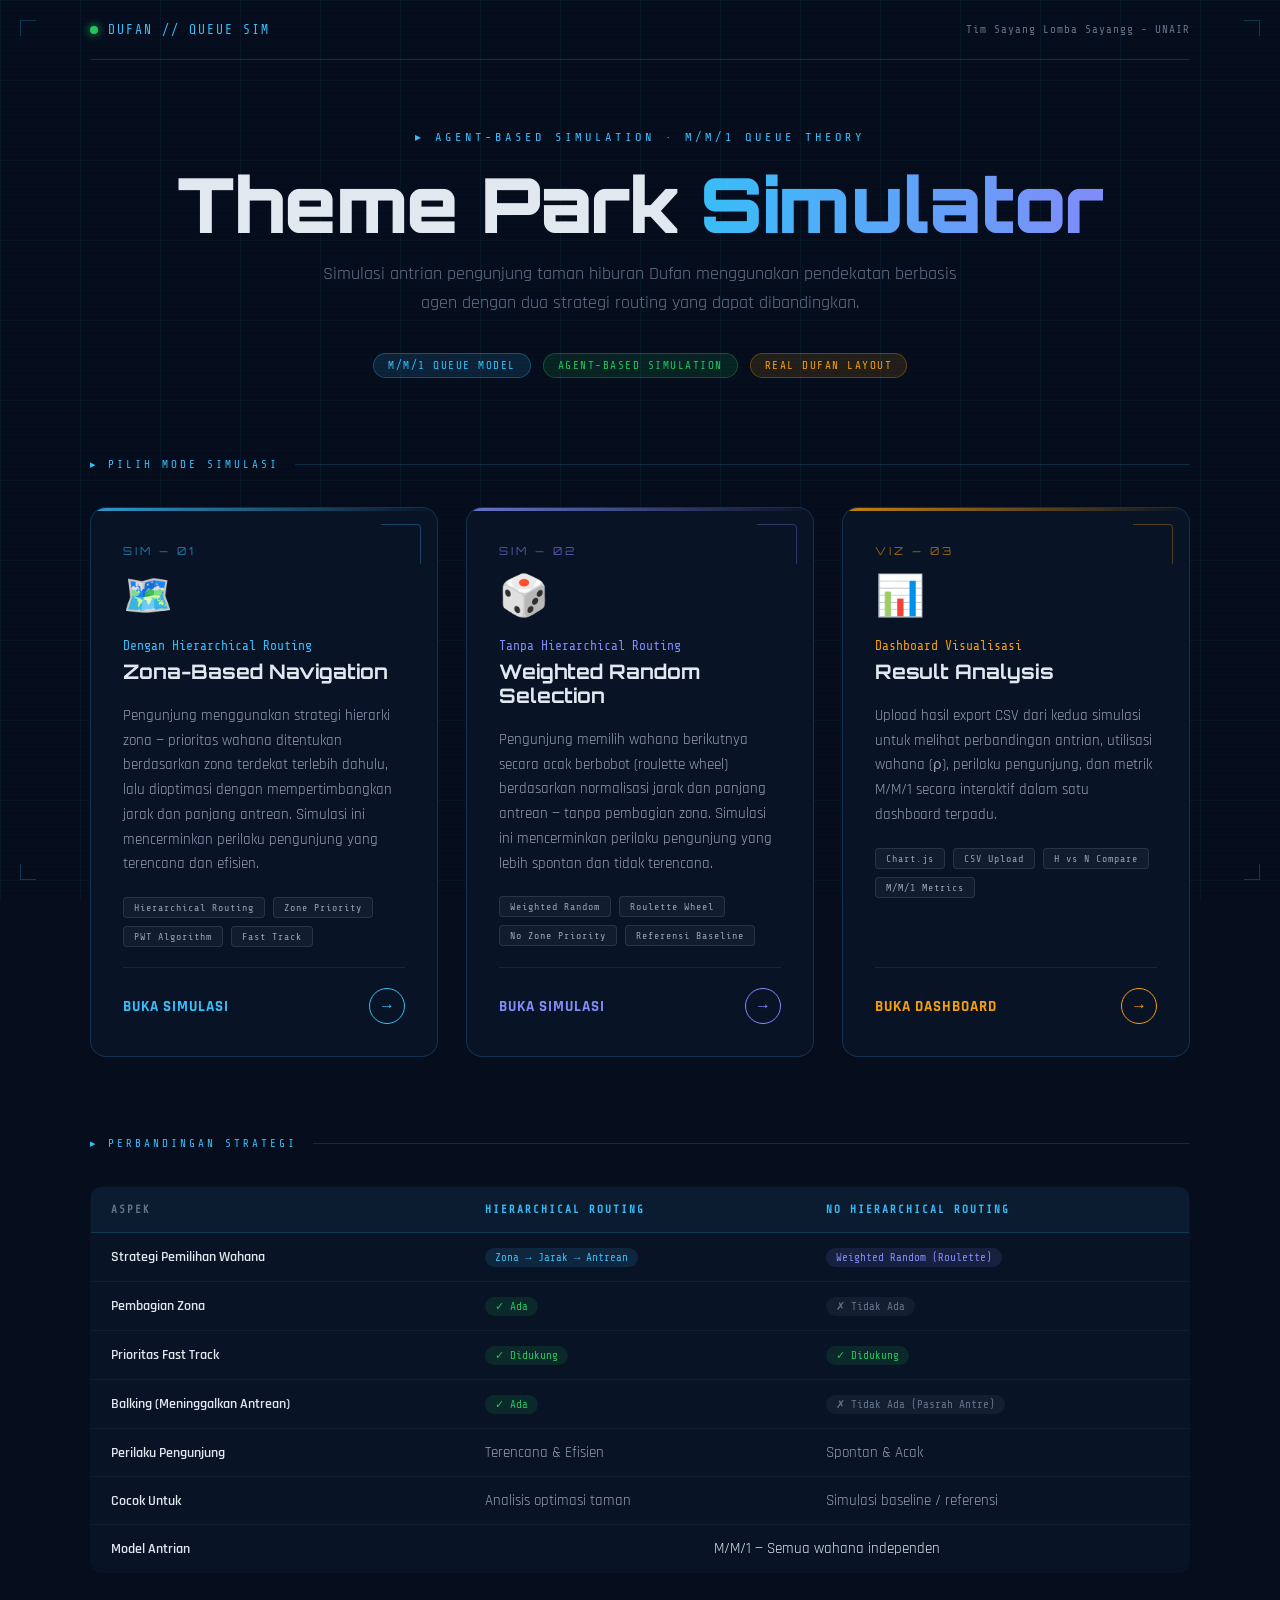
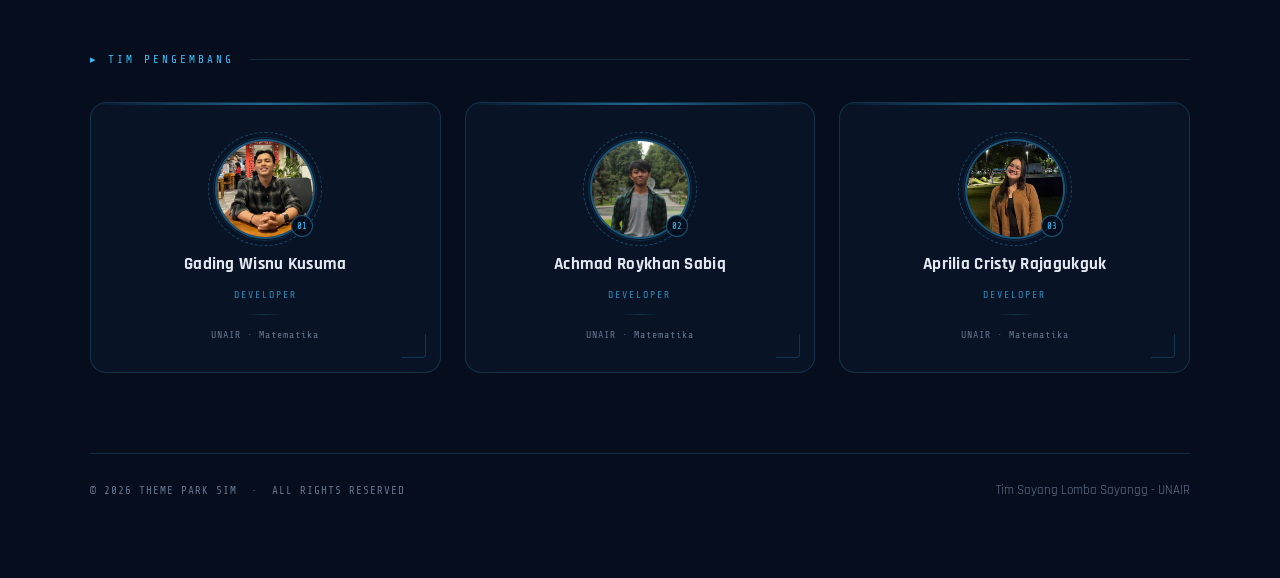
==== index.html @ 4bc9e545 "pria solo" ====
<!DOCTYPE html>
<html lang="id">
<head>
  <meta charset="UTF-8" />
  <meta name="viewport" content="width=device-width, initial-scale=1.0"/>
  <title>🎢 DUFAN Simulator — Theme Park Queue Analysis</title>
  <link rel="preconnect" href="https://fonts.googleapis.com">
  <link href="https://fonts.googleapis.com/css2?family=Share+Tech+Mono&family=Rajdhani:wght@400;600;700&family=Orbitron:wght@700;900&display=swap" rel="stylesheet">
  <style>
    *, *::before, *::after { box-sizing: border-box; margin: 0; padding: 0; }

    :root {
      --navy:    #060e1e;
      --navy2:   #0a1628;
      --blue:    #1a3560;
      --accent:  #38bdf8;
      --accent2: #818cf8;
      --gold:    #f59e0b;
      --green:   #22c55e;
      --red:     #ef4444;
      --text:    #e2e8f0;
      --muted:   #64748b;
      --border:  rgba(56,189,248,0.18);
    }

    html, body {
      min-height: 100vh;
      background: var(--navy);
      color: var(--text);
      font-family: 'Rajdhani', sans-serif;
      overflow-x: hidden;
    }

    body::before {
      content: '';
      position: fixed; inset: 0;
      background-image:
        linear-gradient(rgba(56,189,248,0.04) 1px, transparent 1px),
        linear-gradient(90deg, rgba(56,189,248,0.04) 1px, transparent 1px),
        linear-gradient(rgba(56,189,248,0.015) 1px, transparent 1px),
        linear-gradient(90deg, rgba(56,189,248,0.015) 1px, transparent 1px);
      background-size: 80px 80px, 80px 80px, 20px 20px, 20px 20px;
      pointer-events: none;
      z-index: 0;
    }

    body::after {
      content: '';
      position: fixed; inset: 0;
      background: repeating-linear-gradient(
        0deg, transparent, transparent 2px,
        rgba(0,0,0,0.08) 2px, rgba(0,0,0,0.08) 4px
      );
      pointer-events: none;
      z-index: 0;
    }

    .page-wrapper {
      position: relative;
      z-index: 1;
      display: flex;
      flex-direction: column;
      align-items: center;
      min-height: 100vh;
      padding: 0 24px 80px;
    }

    /* ── TOP BAR ── */
    .topbar {
      width: 100%; max-width: 1100px;
      display: flex; align-items: center; justify-content: space-between;
      padding: 22px 0;
      border-bottom: 1px solid var(--border);
      margin-bottom: 70px;
    }
    .topbar-brand {
      display: flex; align-items: center; gap: 10px;
      font-family: 'Share Tech Mono', monospace;
      font-size: 13px; color: var(--accent);
      letter-spacing: 2px; text-transform: uppercase;
    }
    .topbar-dot {
      width: 8px; height: 8px; border-radius: 50%;
      background: var(--green); box-shadow: 0 0 8px var(--green);
      animation: blink 2s ease-in-out infinite;
    }
    @keyframes blink { 0%,100%{opacity:1} 50%{opacity:0.2} }
    .topbar-tag {
      font-family: 'Share Tech Mono', monospace;
      font-size: 11px; color: var(--muted); letter-spacing: 1px;
    }

    /* ── HERO ── */
    .hero {
      width: 100%; max-width: 1100px;
      text-align: center; margin-bottom: 80px;
    }
    .hero-eyebrow {
      font-family: 'Share Tech Mono', monospace;
      font-size: 12px; letter-spacing: 4px; color: var(--accent);
      text-transform: uppercase; margin-bottom: 20px;
      opacity: 0; animation: fadeUp 0.6s ease forwards 0.1s;
    }
    .hero-title {
      font-family: 'Orbitron', sans-serif;
      font-size: clamp(36px, 6vw, 76px); font-weight: 900;
      line-height: 1.05; letter-spacing: -1px; margin-bottom: 16px;
      opacity: 0; animation: fadeUp 0.6s ease forwards 0.25s;
    }
    .hero-title .line1 { color: var(--text); }
    .hero-title .line2 {
      background: linear-gradient(90deg, var(--accent), var(--accent2));
      -webkit-background-clip: text; -webkit-text-fill-color: transparent; background-clip: text;
    }
    .hero-sub {
      font-size: 18px; color: var(--muted); max-width: 640px;
      margin: 0 auto 36px; line-height: 1.6; font-weight: 400;
      opacity: 0; animation: fadeUp 0.6s ease forwards 0.4s;
    }
    .hero-badges {
      display: flex; justify-content: center; gap: 12px; flex-wrap: wrap;
      opacity: 0; animation: fadeUp 0.6s ease forwards 0.55s;
    }
    .badge {
      font-family: 'Share Tech Mono', monospace; font-size: 11px;
      padding: 5px 14px; border-radius: 20px; letter-spacing: 1.5px; text-transform: uppercase;
    }
    .badge-blue  { background: rgba(56,189,248,0.12); color: var(--accent); border: 1px solid rgba(56,189,248,0.3); }
    .badge-green { background: rgba(34,197,94,0.12);  color: var(--green);  border: 1px solid rgba(34,197,94,0.3); }
    .badge-gold  { background: rgba(245,158,11,0.12); color: var(--gold);   border: 1px solid rgba(245,158,11,0.3); }

    /* ── SECTION LABEL ── */
    .section-label {
      width: 100%; max-width: 1100px;
      display: flex; align-items: center; gap: 16px;
      margin-bottom: 36px;
      opacity: 0; animation: fadeUp 0.6s ease forwards 0.65s;
    }
    .section-label span {
      font-family: 'Share Tech Mono', monospace; font-size: 11px;
      letter-spacing: 3px; color: var(--accent); white-space: nowrap;
    }
    .section-label::after { content:''; flex:1; height:1px; background: var(--border); }

    /* ── SIM CARDS ── */
    .cards-grid {
      width: 100%; max-width: 1100px;
      display: grid; grid-template-columns: 1fr 1fr 1fr; gap: 28px; margin-bottom: 80px;
    }
    @media(max-width:900px){ .cards-grid{ grid-template-columns:1fr 1fr; } }
    @media(max-width:560px){ .cards-grid{ grid-template-columns:1fr; } }

    .sim-card {
      position: relative;
      background: rgba(10,22,40,0.85); border: 1px solid var(--border); border-radius: 16px;
      padding: 36px 32px 32px; display: flex; flex-direction: column; gap: 20px;
      cursor: pointer; text-decoration: none; overflow: hidden; backdrop-filter: blur(8px);
      transition: transform 0.3s ease, border-color 0.3s ease, box-shadow 0.3s ease;
      opacity: 0;
    }
    .sim-card:nth-child(1){ animation: fadeUp 0.6s ease forwards 0.75s; }
    .sim-card:nth-child(2){ animation: fadeUp 0.6s ease forwards 0.9s; }
    .sim-card:nth-child(3){ animation: fadeUp 0.6s ease forwards 1.05s; }
    .sim-card:hover {
      transform: translateY(-6px);
      box-shadow: 0 20px 60px rgba(0,0,0,0.5), 0 0 40px var(--card-glow, rgba(56,189,248,0.12));
    }
    .sim-card.hierarchical    { --card-accent: var(--accent);  --card-glow: rgba(56,189,248,0.15); }
    .sim-card.hierarchical:hover  { border-color: rgba(56,189,248,0.5); }
    .sim-card.no-hierarchical { --card-accent: var(--accent2); --card-glow: rgba(129,140,248,0.15); }
    .sim-card.no-hierarchical:hover { border-color: rgba(129,140,248,0.5); }
    .sim-card.visualisasi     { --card-accent: var(--gold);   --card-glow: rgba(245,158,11,0.15); }
    .sim-card.visualisasi:hover    { border-color: rgba(245,158,11,0.5); }
    .sim-card::before {
      content:''; position:absolute; top:0; left:0; right:0; height:3px;
      border-radius:16px 16px 0 0;
      background: linear-gradient(90deg, var(--card-accent), transparent); opacity:0.8;
    }
    .sim-card::after {
      content:''; position:absolute; top:16px; right:16px; width:40px; height:40px;
      border-top:1px solid var(--card-accent); border-right:1px solid var(--card-accent);
      opacity:0.3; border-radius:0 4px 0 0; transition:opacity 0.3s;
    }
    .sim-card:hover::after { opacity:0.7; }
    .card-number { font-family:'Orbitron',sans-serif; font-size:11px; color:var(--card-accent); letter-spacing:3px; opacity:0.6; }
    .card-icon { font-size:40px; line-height:1; }
    .card-title { font-family:'Orbitron',sans-serif; font-size:20px; font-weight:700; color:var(--text); line-height:1.2; }
    .card-title span { display:block; font-size:13px; font-family:'Share Tech Mono',monospace; color:var(--card-accent); margin-bottom:6px; font-weight:400; }
    .card-desc { font-size:15px; color:#94a3b8; line-height:1.65; font-weight:400; }
    .card-tags { display:flex; flex-wrap:wrap; gap:8px; }
    .card-tag {
      font-family:'Share Tech Mono',monospace; font-size:10px; padding:4px 10px; border-radius:4px;
      letter-spacing:1px; background:rgba(255,255,255,0.04); border:1px solid rgba(255,255,255,0.1); color:#94a3b8;
    }
    .card-cta {
      display:flex; align-items:center; justify-content:space-between;
      margin-top:auto; padding-top:20px; border-top:1px solid rgba(255,255,255,0.07);
    }
    .cta-label { font-family:'Rajdhani',sans-serif; font-size:15px; font-weight:700; color:var(--card-accent); letter-spacing:1px; text-transform:uppercase; }
    .cta-arrow {
      width:36px; height:36px; border-radius:50%; border:1px solid var(--card-accent);
      display:flex; align-items:center; justify-content:center;
      color:var(--card-accent); font-size:16px; transition:background 0.2s, transform 0.2s;
    }
    .sim-card:hover .cta-arrow { background:var(--card-accent); color:var(--navy); transform:translateX(4px); }

    /* ── COMPARISON TABLE ── */
    .compare-section {
      width:100%; max-width:1100px; margin-bottom:80px;
      opacity:0; animation:fadeUp 0.6s ease forwards 1.0s;
    }
    .compare-table {
      width:100%; border-collapse:collapse;
      background:rgba(10,22,40,0.7); border-radius:12px; overflow:hidden;
      border:1px solid var(--border); backdrop-filter:blur(8px); font-size:15px;
    }
    .compare-table th {
      padding:16px 20px; text-align:left;
      font-family:'Share Tech Mono',monospace; font-size:11px; letter-spacing:2px;
      color:var(--accent); background:rgba(56,189,248,0.06);
      border-bottom:1px solid var(--border); text-transform:uppercase;
    }
    .compare-table th:first-child { color:var(--muted); }
    .compare-table td {
      padding:14px 20px; border-bottom:1px solid rgba(255,255,255,0.04);
      color:#94a3b8; font-weight:400; vertical-align:middle;
    }
    .compare-table tr:last-child td { border-bottom:none; }
    .compare-table td:first-child { color:var(--text); font-weight:600; font-size:14px; }
    .compare-table tbody tr:hover td { background:rgba(56,189,248,0.03); }
    .chip {
      display:inline-flex; align-items:center; gap:6px;
      font-family:'Share Tech Mono',monospace; font-size:11px; padding:3px 10px; border-radius:20px;
    }
    .chip-yes    { background:rgba(34,197,94,0.12);   color:var(--green); }
    .chip-no     { background:rgba(100,116,139,0.12); color:var(--muted); }
    .chip-blue   { background:rgba(56,189,248,0.12);  color:var(--accent); }
    .chip-purple { background:rgba(129,140,248,0.12); color:var(--accent2); }
    .chip-gold   { background:rgba(245,158,11,0.12);  color:var(--gold); }

    /* ── DEVELOPER SECTION ── */
    .dev-section {
      width:100%; max-width:1100px; margin-bottom:80px;
      opacity:0; animation:fadeUp 0.6s ease forwards 1.15s;
    }
    .dev-grid {
      display:grid; grid-template-columns:repeat(3,1fr); gap:24px;
    }
    @media(max-width:720px){ .dev-grid{ grid-template-columns:1fr; } }

    .dev-card {
      position:relative;
      background:rgba(10,22,40,0.85); border:1px solid var(--border); border-radius:16px;
      padding:36px 24px 32px; display:flex; flex-direction:column; align-items:center; gap:14px;
      text-align:center; overflow:hidden; backdrop-filter:blur(8px);
      transition:transform 0.3s ease, border-color 0.3s ease, box-shadow 0.3s ease;
    }
    .dev-card:hover {
      transform:translateY(-5px);
      border-color:rgba(56,189,248,0.4);
      box-shadow:0 16px 48px rgba(0,0,0,0.4), 0 0 30px rgba(56,189,248,0.08);
    }
    .dev-card::before {
      content:''; position:absolute; top:0; left:0; right:0; height:2px;
      background:linear-gradient(90deg, transparent, var(--accent), transparent); opacity:0.5;
    }
    .dev-card::after {
      content:''; position:absolute; bottom:14px; right:14px;
      width:24px; height:24px;
      border-bottom:1px solid rgba(56,189,248,0.2);
      border-right:1px solid rgba(56,189,248,0.2);
      border-radius:0 0 4px 0;
    }

    .dev-photo-wrap {
      position:relative; width:100px; height:100px;
    }
    .dev-photo-wrap::before {
      content:''; position:absolute; inset:-7px; border-radius:50%;
      border:1px dashed rgba(56,189,248,0.3);
      animation:spin 14s linear infinite;
    }
    .dev-photo-wrap::after {
      content:''; position:absolute; inset:-2px; border-radius:50%;
      border:1px solid rgba(56,189,248,0.15);
    }
    @keyframes spin { from{transform:rotate(0deg)} to{transform:rotate(360deg)} }

    .dev-photo {
      width:100px; height:100px; border-radius:50%; object-fit:cover; display:block;
      border:2px solid rgba(56,189,248,0.35);
      background:rgba(56,189,248,0.07);
    }
    .dev-photo-fallback {
      width:100px; height:100px; border-radius:50%;
      background:linear-gradient(135deg, rgba(56,189,248,0.12), rgba(129,140,248,0.12));
      border:2px solid rgba(56,189,248,0.3);
      display:flex; align-items:center; justify-content:center;
      font-family:'Orbitron',sans-serif; font-size:24px; font-weight:700; color:var(--accent);
    }
    .dev-index {
      position:absolute; bottom:2px; right:2px;
      width:22px; height:22px; border-radius:50%;
      background:var(--navy); border:1px solid rgba(56,189,248,0.4);
      display:flex; align-items:center; justify-content:center;
      font-family:'Share Tech Mono',monospace; font-size:9px; color:var(--accent);
    }

    .dev-name {
      font-family:'Rajdhani',sans-serif; font-size:17px; font-weight:700;
      color:var(--text); line-height:1.3; letter-spacing:0.3px;
    }
    .dev-role {
      font-family:'Share Tech Mono',monospace; font-size:10px;
      color:var(--accent); letter-spacing:2px; text-transform:uppercase; opacity:0.7;
    }
    .dev-divider { width:36px; height:1px; background:linear-gradient(90deg,transparent,var(--border),transparent); }
    .dev-univ { font-family:'Share Tech Mono',monospace; font-size:10px; color:var(--muted); letter-spacing:1px; }

    /* ── FOOTER ── */
    .footer {
      width:100%; max-width:1100px; padding-top:28px;
      border-top:1px solid var(--border);
      display:flex; justify-content:space-between; align-items:center;
      opacity:0; animation:fadeUp 0.6s ease forwards 1.3s;
    }
    .footer-left { font-family:'Share Tech Mono',monospace; font-size:11px; color:var(--muted); letter-spacing:1px; }
    .footer-right { font-family:'Rajdhani',sans-serif; font-size:13px; color:var(--muted); }

    @keyframes fadeUp {
      from { opacity:0; transform:translateY(20px); }
      to   { opacity:1; transform:translateY(0); }
    }

    .corner-marks { position:fixed; inset:0; pointer-events:none; z-index:0; }
    .corner-marks span { position:absolute; width:16px; height:16px; border-color:rgba(56,189,248,0.25); border-style:solid; }
    .corner-marks span:nth-child(1){ top:20px;    left:20px;  border-width:1px 0 0 1px; }
    .corner-marks span:nth-child(2){ top:20px;    right:20px; border-width:1px 1px 0 0; }
    .corner-marks span:nth-child(3){ bottom:20px; left:20px;  border-width:0 0 1px 1px; }
    .corner-marks span:nth-child(4){ bottom:20px; right:20px; border-width:0 1px 1px 0; }
  </style>
</head>
<body>

<div class="corner-marks"><span></span><span></span><span></span><span></span></div>

<div class="page-wrapper">

  <!-- TOP BAR -->
  <nav class="topbar">
    <div class="topbar-brand">
      <div class="topbar-dot"></div>
      DUFAN // QUEUE SIM
    </div>
    <div class="topbar-tag">Tim Sayang Lomba Sayangg - UNAIR</div>
  </nav>

  <!-- HERO -->
  <section class="hero">
    <p class="hero-eyebrow">▸ Agent-Based Simulation · M/M/1 Queue Theory</p>
    <h1 class="hero-title">
      <span class="line1">Theme Park</span>
      <span class="line2">Simulator</span>
    </h1>
    <p class="hero-sub">
      Simulasi antrian pengunjung taman hiburan Dufan menggunakan pendekatan berbasis agen
      dengan dua strategi routing yang dapat dibandingkan.
    </p>
    <div class="hero-badges">
      <span class="badge badge-blue">M/M/1 Queue Model</span>
      <span class="badge badge-green">Agent-Based Simulation</span>
      <span class="badge badge-gold">Real Dufan Layout</span>
    </div>
  </section>

  <!-- PILIH MODE -->
  <div class="section-label"><span>▸ PILIH MODE SIMULASI</span></div>

  <div class="cards-grid">
    <a href="hierarchicalRouting.html" class="sim-card hierarchical">
      <div class="card-number">SIM — 01</div>
      <div class="card-icon">🗺️</div>
      <div class="card-title">
        <span>Dengan Hierarchical Routing</span>
        Zona-Based Navigation
      </div>
      <p class="card-desc">
        Pengunjung menggunakan strategi hierarki zona — prioritas wahana ditentukan berdasarkan
        zona terdekat terlebih dahulu, lalu dioptimasi dengan mempertimbangkan jarak dan panjang antrean.
        Simulasi ini mencerminkan perilaku pengunjung yang terencana dan efisien.
      </p>
      <div class="card-tags">
        <span class="card-tag">Hierarchical Routing</span>
        <span class="card-tag">Zone Priority</span>
        <span class="card-tag">PWT Algorithm</span>
        <span class="card-tag">Fast Track</span>
      </div>
      <div class="card-cta">
        <span class="cta-label">Buka Simulasi</span>
        <div class="cta-arrow">→</div>
      </div>
    </a>

    <a href="noHierarchicalRouting.html" class="sim-card no-hierarchical">
      <div class="card-number">SIM — 02</div>
      <div class="card-icon">🎲</div>
      <div class="card-title">
        <span>Tanpa Hierarchical Routing</span>
        Weighted Random Selection
      </div>
      <p class="card-desc">
        Pengunjung memilih wahana berikutnya secara acak berbobot (roulette wheel) berdasarkan
        normalisasi jarak dan panjang antrean — tanpa pembagian zona. Simulasi ini mencerminkan
        perilaku pengunjung yang lebih spontan dan tidak terencana.
      </p>
      <div class="card-tags">
        <span class="card-tag">Weighted Random</span>
        <span class="card-tag">Roulette Wheel</span>
        <span class="card-tag">No Zone Priority</span>
        <span class="card-tag">Referensi Baseline</span>
      </div>
      <div class="card-cta">
        <span class="cta-label">Buka Simulasi</span>
        <div class="cta-arrow">→</div>
      </div>
    </a>

    <!-- Card 3: Visualisasi -->
    <a href="https://sayang-lomba-sayang.streamlit.app/" class="sim-card visualisasi">
      <div class="card-number">VIZ — 03</div>
      <div class="card-icon">📊</div>
      <div class="card-title">
        <span>Dashboard Visualisasi</span>
        Result Analysis
      </div>
      <p class="card-desc">
        Upload hasil export CSV dari kedua simulasi untuk melihat perbandingan antrian,
        utilisasi wahana (ρ), perilaku pengunjung, dan metrik M/M/1 secara interaktif
        dalam satu dashboard terpadu.
      </p>
      <div class="card-tags">
        <span class="card-tag">Chart.js</span>
        <span class="card-tag">CSV Upload</span>
        <span class="card-tag">H vs N Compare</span>
        <span class="card-tag">M/M/1 Metrics</span>
      </div>
      <div class="card-cta">
        <span class="cta-label">Buka Dashboard</span>
        <div class="cta-arrow">→</div>
      </div>
    </a>
  </div>

  <!-- COMPARISON TABLE -->
  <div class="section-label" style="animation-delay:0.9s;"><span>▸ PERBANDINGAN STRATEGI</span></div>

  <div class="compare-section">
    <table class="compare-table">
      <thead>
        <tr>
          <th>Aspek</th>
          <th>Hierarchical Routing</th>
          <th>No Hierarchical Routing</th>
        </tr>
      </thead>
      <tbody>
        <tr>
          <td>Strategi Pemilihan Wahana</td>
          <td><span class="chip chip-blue">Zona → Jarak → Antrean</span></td>
          <td><span class="chip chip-purple">Weighted Random (Roulette)</span></td>
        </tr>
        <tr>
          <td>Pembagian Zona</td>
          <td><span class="chip chip-yes">✓ Ada</span></td>
          <td><span class="chip chip-no">✗ Tidak Ada</span></td>
        </tr>
        <tr>
          <td>Prioritas Fast Track</td>
          <td><span class="chip chip-yes">✓ Didukung</span></td>
          <td><span class="chip chip-yes">✓ Didukung</span></td>
        </tr>
        <tr>
          <td>Balking (Meninggalkan Antrean)</td>
          <td><span class="chip chip-yes">✓ Ada</span></td>
          <td><span class="chip chip-no">✗ Tidak Ada (Pasrah Antre)</span></td>
        </tr>
        <tr>
          <td>Perilaku Pengunjung</td>
          <td>Terencana &amp; Efisien</td>
          <td>Spontan &amp; Acak</td>
        </tr>
        <tr>
          <td>Cocok Untuk</td>
          <td>Analisis optimasi taman</td>
          <td>Simulasi baseline / referensi</td>
        </tr>
        <tr>
          <td>Model Antrian</td>
          <td colspan="2" style="color:var(--text);text-align:center;">M/M/1 — Semua wahana independen</td>
        </tr>
      </tbody>
    </table>
  </div>

  <!-- DEVELOPER SECTION -->
  <div class="section-label" style="animation-delay:1.1s;"><span>▸ TIM PENGEMBANG</span></div>

  <div class="dev-section">
    <div class="dev-grid">

      <!-- Dev 1 -->
      <div class="dev-card">
        <div class="dev-photo-wrap">
          <img class="dev-photo" src="res/gedank.jpeg" alt="Gading Wisnu Kusuma"
            onerror="this.style.display='none';this.nextElementSibling.style.display='flex';" />
          <div class="dev-photo-fallback" style="display:none;">GW</div>
          <div class="dev-index">01</div>
        </div>
        <div class="dev-name">Gading Wisnu Kusuma</div>
        <div class="dev-role">Developer</div>
        <div class="dev-divider"></div>
        <div class="dev-univ">UNAIR · Matematika</div>
      </div>

      <!-- Dev 2 -->
      <div class="dev-card">
        <div class="dev-photo-wrap">
          <img class="dev-photo" src="res/roykhan.jpg" alt="Achmad Roykhan Sabiq"
            onerror="this.style.display='none';this.nextElementSibling.style.display='flex';" />
          <div class="dev-photo-fallback" style="display:none;">AR</div>
          <div class="dev-index">02</div>
        </div>
        <div class="dev-name">Achmad Roykhan Sabiq</div>
        <div class="dev-role">Developer</div>
        <div class="dev-divider"></div>
        <div class="dev-univ">UNAIR · Matematika</div>
      </div>

      <!-- Dev 3 -->
      <div class="dev-card">
        <div class="dev-photo-wrap">
          <img class="dev-photo" src="res/aprilia.jpg" alt="Aprilia Cristy Rajagukguk"
            onerror="this.style.display='none';this.nextElementSibling.style.display='flex';" />
          <div class="dev-photo-fallback" style="display:none;">AC</div>
          <div class="dev-index">03</div>
        </div>
        <div class="dev-name">Aprilia Cristy Rajagukguk</div>
        <div class="dev-role">Developer</div>
        <div class="dev-divider"></div>
        <div class="dev-univ">UNAIR · Matematika</div>
      </div>

    </div>
  </div>

  <!-- FOOTER -->
  <footer class="footer">
    <div class="footer-left">© 2026 THEME PARK SIM &nbsp;·&nbsp; ALL RIGHTS RESERVED</div>
    <div class="footer-right">Tim Sayang Lomba Sayangg - UNAIR</div>
  </footer>

</div>
</body>
</html>
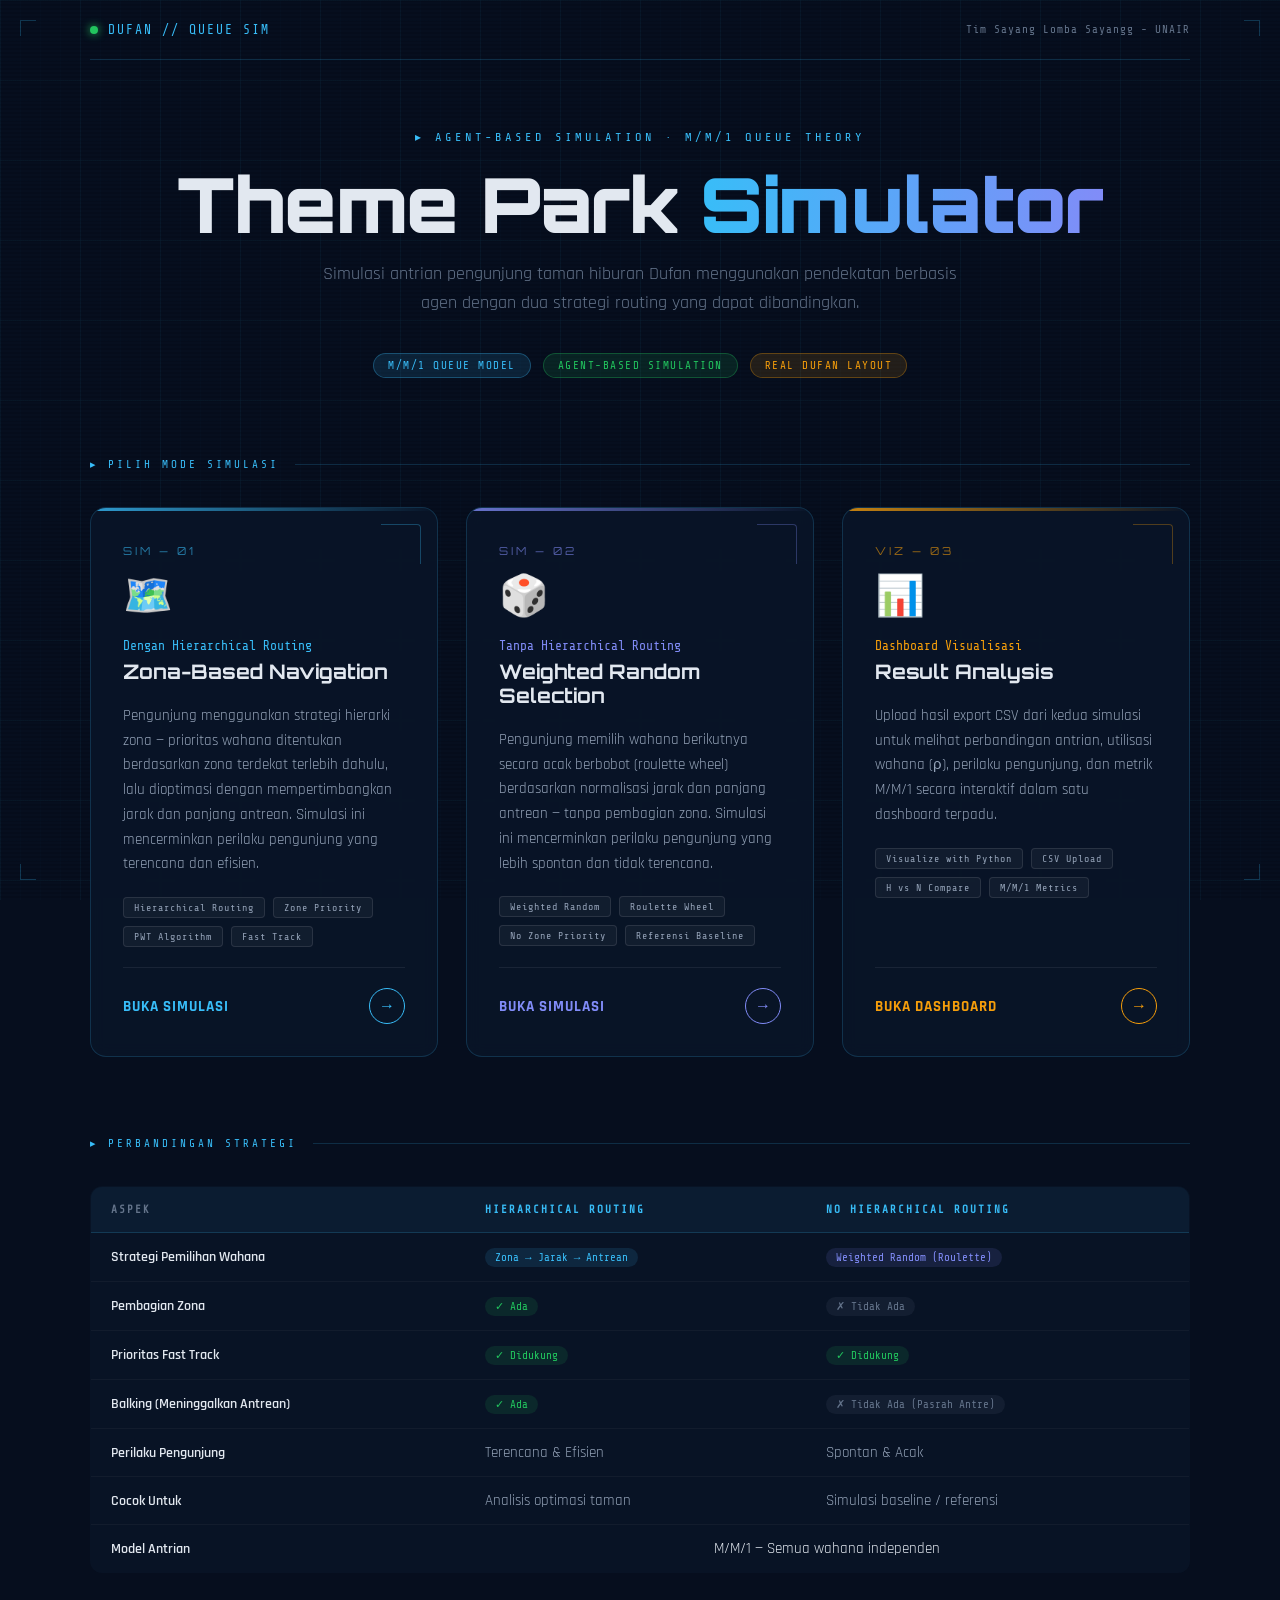
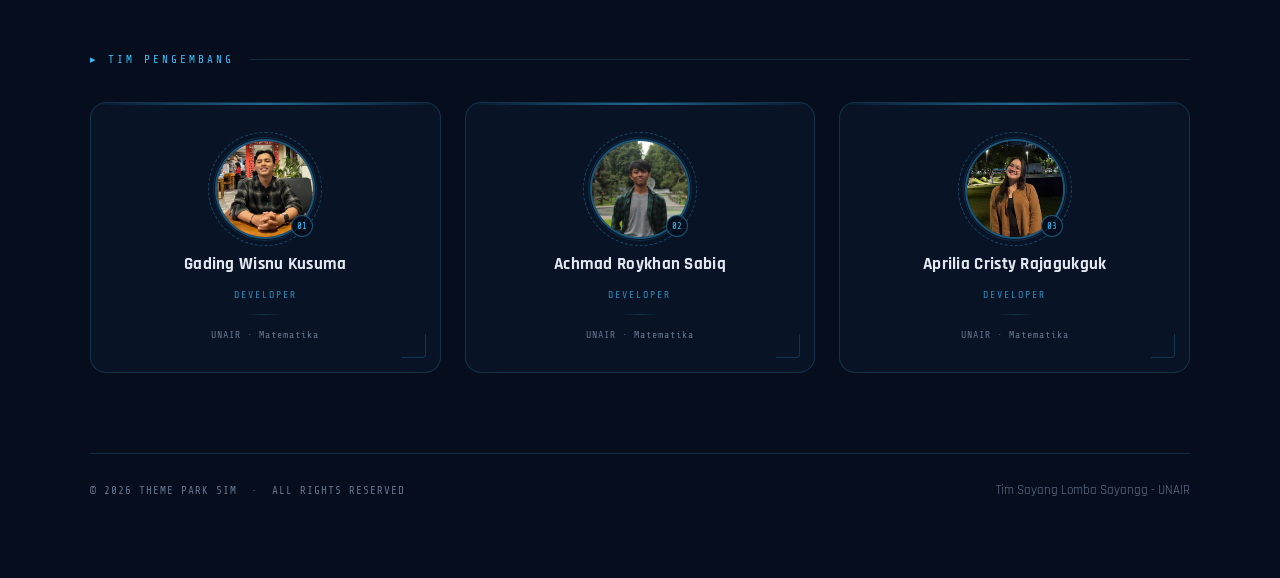
==== commit 16b58998: "perbaiki footer dan beberapa hal" ====
--- a/index.html
+++ b/index.html
@@ -3,342 +3,11 @@
 <head>
   <meta charset="UTF-8" />
   <meta name="viewport" content="width=device-width, initial-scale=1.0"/>
-  <title>🎢 DUFAN Simulator — Theme Park Queue Analysis</title>
+  <title>DUFAN Simulator — Theme Park Queue Analysis</title>
   <link rel="preconnect" href="https://fonts.googleapis.com">
+  <link rel="icon" href="data:image/svg+xml,<svg xmlns='http://www.w3.org/2000/svg' viewBox='0 0 100 100'><text y='.9em' font-size='90'>🎢</text></svg>">
   <link href="https://fonts.googleapis.com/css2?family=Share+Tech+Mono&family=Rajdhani:wght@400;600;700&family=Orbitron:wght@700;900&display=swap" rel="stylesheet">
-  <style>
-    *, *::before, *::after { box-sizing: border-box; margin: 0; padding: 0; }
-
-    :root {
-      --navy:    #060e1e;
-      --navy2:   #0a1628;
-      --blue:    #1a3560;
-      --accent:  #38bdf8;
-      --accent2: #818cf8;
-      --gold:    #f59e0b;
-      --green:   #22c55e;
-      --red:     #ef4444;
-      --text:    #e2e8f0;
-      --muted:   #64748b;
-      --border:  rgba(56,189,248,0.18);
-    }
-
-    html, body {
-      min-height: 100vh;
-      background: var(--navy);
-      color: var(--text);
-      font-family: 'Rajdhani', sans-serif;
-      overflow-x: hidden;
-    }
-
-    body::before {
-      content: '';
-      position: fixed; inset: 0;
-      background-image:
-        linear-gradient(rgba(56,189,248,0.04) 1px, transparent 1px),
-        linear-gradient(90deg, rgba(56,189,248,0.04) 1px, transparent 1px),
-        linear-gradient(rgba(56,189,248,0.015) 1px, transparent 1px),
-        linear-gradient(90deg, rgba(56,189,248,0.015) 1px, transparent 1px);
-      background-size: 80px 80px, 80px 80px, 20px 20px, 20px 20px;
-      pointer-events: none;
-      z-index: 0;
-    }
-
-    body::after {
-      content: '';
-      position: fixed; inset: 0;
-      background: repeating-linear-gradient(
-        0deg, transparent, transparent 2px,
-        rgba(0,0,0,0.08) 2px, rgba(0,0,0,0.08) 4px
-      );
-      pointer-events: none;
-      z-index: 0;
-    }
-
-    .page-wrapper {
-      position: relative;
-      z-index: 1;
-      display: flex;
-      flex-direction: column;
-      align-items: center;
-      min-height: 100vh;
-      padding: 0 24px 80px;
-    }
-
-    /* ── TOP BAR ── */
-    .topbar {
-      width: 100%; max-width: 1100px;
-      display: flex; align-items: center; justify-content: space-between;
-      padding: 22px 0;
-      border-bottom: 1px solid var(--border);
-      margin-bottom: 70px;
-    }
-    .topbar-brand {
-      display: flex; align-items: center; gap: 10px;
-      font-family: 'Share Tech Mono', monospace;
-      font-size: 13px; color: var(--accent);
-      letter-spacing: 2px; text-transform: uppercase;
-    }
-    .topbar-dot {
-      width: 8px; height: 8px; border-radius: 50%;
-      background: var(--green); box-shadow: 0 0 8px var(--green);
-      animation: blink 2s ease-in-out infinite;
-    }
-    @keyframes blink { 0%,100%{opacity:1} 50%{opacity:0.2} }
-    .topbar-tag {
-      font-family: 'Share Tech Mono', monospace;
-      font-size: 11px; color: var(--muted); letter-spacing: 1px;
-    }
-
-    /* ── HERO ── */
-    .hero {
-      width: 100%; max-width: 1100px;
-      text-align: center; margin-bottom: 80px;
-    }
-    .hero-eyebrow {
-      font-family: 'Share Tech Mono', monospace;
-      font-size: 12px; letter-spacing: 4px; color: var(--accent);
-      text-transform: uppercase; margin-bottom: 20px;
-      opacity: 0; animation: fadeUp 0.6s ease forwards 0.1s;
-    }
-    .hero-title {
-      font-family: 'Orbitron', sans-serif;
-      font-size: clamp(36px, 6vw, 76px); font-weight: 900;
-      line-height: 1.05; letter-spacing: -1px; margin-bottom: 16px;
-      opacity: 0; animation: fadeUp 0.6s ease forwards 0.25s;
-    }
-    .hero-title .line1 { color: var(--text); }
-    .hero-title .line2 {
-      background: linear-gradient(90deg, var(--accent), var(--accent2));
-      -webkit-background-clip: text; -webkit-text-fill-color: transparent; background-clip: text;
-    }
-    .hero-sub {
-      font-size: 18px; color: var(--muted); max-width: 640px;
-      margin: 0 auto 36px; line-height: 1.6; font-weight: 400;
-      opacity: 0; animation: fadeUp 0.6s ease forwards 0.4s;
-    }
-    .hero-badges {
-      display: flex; justify-content: center; gap: 12px; flex-wrap: wrap;
-      opacity: 0; animation: fadeUp 0.6s ease forwards 0.55s;
-    }
-    .badge {
-      font-family: 'Share Tech Mono', monospace; font-size: 11px;
-      padding: 5px 14px; border-radius: 20px; letter-spacing: 1.5px; text-transform: uppercase;
-    }
-    .badge-blue  { background: rgba(56,189,248,0.12); color: var(--accent); border: 1px solid rgba(56,189,248,0.3); }
-    .badge-green { background: rgba(34,197,94,0.12);  color: var(--green);  border: 1px solid rgba(34,197,94,0.3); }
-    .badge-gold  { background: rgba(245,158,11,0.12); color: var(--gold);   border: 1px solid rgba(245,158,11,0.3); }
-
-    /* ── SECTION LABEL ── */
-    .section-label {
-      width: 100%; max-width: 1100px;
-      display: flex; align-items: center; gap: 16px;
-      margin-bottom: 36px;
-      opacity: 0; animation: fadeUp 0.6s ease forwards 0.65s;
-    }
-    .section-label span {
-      font-family: 'Share Tech Mono', monospace; font-size: 11px;
-      letter-spacing: 3px; color: var(--accent); white-space: nowrap;
-    }
-    .section-label::after { content:''; flex:1; height:1px; background: var(--border); }
-
-    /* ── SIM CARDS ── */
-    .cards-grid {
-      width: 100%; max-width: 1100px;
-      display: grid; grid-template-columns: 1fr 1fr 1fr; gap: 28px; margin-bottom: 80px;
-    }
-    @media(max-width:900px){ .cards-grid{ grid-template-columns:1fr 1fr; } }
-    @media(max-width:560px){ .cards-grid{ grid-template-columns:1fr; } }
-
-    .sim-card {
-      position: relative;
-      background: rgba(10,22,40,0.85); border: 1px solid var(--border); border-radius: 16px;
-      padding: 36px 32px 32px; display: flex; flex-direction: column; gap: 20px;
-      cursor: pointer; text-decoration: none; overflow: hidden; backdrop-filter: blur(8px);
-      transition: transform 0.3s ease, border-color 0.3s ease, box-shadow 0.3s ease;
-      opacity: 0;
-    }
-    .sim-card:nth-child(1){ animation: fadeUp 0.6s ease forwards 0.75s; }
-    .sim-card:nth-child(2){ animation: fadeUp 0.6s ease forwards 0.9s; }
-    .sim-card:nth-child(3){ animation: fadeUp 0.6s ease forwards 1.05s; }
-    .sim-card:hover {
-      transform: translateY(-6px);
-      box-shadow: 0 20px 60px rgba(0,0,0,0.5), 0 0 40px var(--card-glow, rgba(56,189,248,0.12));
-    }
-    .sim-card.hierarchical    { --card-accent: var(--accent);  --card-glow: rgba(56,189,248,0.15); }
-    .sim-card.hierarchical:hover  { border-color: rgba(56,189,248,0.5); }
-    .sim-card.no-hierarchical { --card-accent: var(--accent2); --card-glow: rgba(129,140,248,0.15); }
-    .sim-card.no-hierarchical:hover { border-color: rgba(129,140,248,0.5); }
-    .sim-card.visualisasi     { --card-accent: var(--gold);   --card-glow: rgba(245,158,11,0.15); }
-    .sim-card.visualisasi:hover    { border-color: rgba(245,158,11,0.5); }
-    .sim-card::before {
-      content:''; position:absolute; top:0; left:0; right:0; height:3px;
-      border-radius:16px 16px 0 0;
-      background: linear-gradient(90deg, var(--card-accent), transparent); opacity:0.8;
-    }
-    .sim-card::after {
-      content:''; position:absolute; top:16px; right:16px; width:40px; height:40px;
-      border-top:1px solid var(--card-accent); border-right:1px solid var(--card-accent);
-      opacity:0.3; border-radius:0 4px 0 0; transition:opacity 0.3s;
-    }
-    .sim-card:hover::after { opacity:0.7; }
-    .card-number { font-family:'Orbitron',sans-serif; font-size:11px; color:var(--card-accent); letter-spacing:3px; opacity:0.6; }
-    .card-icon { font-size:40px; line-height:1; }
-    .card-title { font-family:'Orbitron',sans-serif; font-size:20px; font-weight:700; color:var(--text); line-height:1.2; }
-    .card-title span { display:block; font-size:13px; font-family:'Share Tech Mono',monospace; color:var(--card-accent); margin-bottom:6px; font-weight:400; }
-    .card-desc { font-size:15px; color:#94a3b8; line-height:1.65; font-weight:400; }
-    .card-tags { display:flex; flex-wrap:wrap; gap:8px; }
-    .card-tag {
-      font-family:'Share Tech Mono',monospace; font-size:10px; padding:4px 10px; border-radius:4px;
-      letter-spacing:1px; background:rgba(255,255,255,0.04); border:1px solid rgba(255,255,255,0.1); color:#94a3b8;
-    }
-    .card-cta {
-      display:flex; align-items:center; justify-content:space-between;
-      margin-top:auto; padding-top:20px; border-top:1px solid rgba(255,255,255,0.07);
-    }
-    .cta-label { font-family:'Rajdhani',sans-serif; font-size:15px; font-weight:700; color:var(--card-accent); letter-spacing:1px; text-transform:uppercase; }
-    .cta-arrow {
-      width:36px; height:36px; border-radius:50%; border:1px solid var(--card-accent);
-      display:flex; align-items:center; justify-content:center;
-      color:var(--card-accent); font-size:16px; transition:background 0.2s, transform 0.2s;
-    }
-    .sim-card:hover .cta-arrow { background:var(--card-accent); color:var(--navy); transform:translateX(4px); }
-
-    /* ── COMPARISON TABLE ── */
-    .compare-section {
-      width:100%; max-width:1100px; margin-bottom:80px;
-      opacity:0; animation:fadeUp 0.6s ease forwards 1.0s;
-    }
-    .compare-table {
-      width:100%; border-collapse:collapse;
-      background:rgba(10,22,40,0.7); border-radius:12px; overflow:hidden;
-      border:1px solid var(--border); backdrop-filter:blur(8px); font-size:15px;
-    }
-    .compare-table th {
-      padding:16px 20px; text-align:left;
-      font-family:'Share Tech Mono',monospace; font-size:11px; letter-spacing:2px;
-      color:var(--accent); background:rgba(56,189,248,0.06);
-      border-bottom:1px solid var(--border); text-transform:uppercase;
-    }
-    .compare-table th:first-child { color:var(--muted); }
-    .compare-table td {
-      padding:14px 20px; border-bottom:1px solid rgba(255,255,255,0.04);
-      color:#94a3b8; font-weight:400; vertical-align:middle;
-    }
-    .compare-table tr:last-child td { border-bottom:none; }
-    .compare-table td:first-child { color:var(--text); font-weight:600; font-size:14px; }
-    .compare-table tbody tr:hover td { background:rgba(56,189,248,0.03); }
-    .chip {
-      display:inline-flex; align-items:center; gap:6px;
-      font-family:'Share Tech Mono',monospace; font-size:11px; padding:3px 10px; border-radius:20px;
-    }
-    .chip-yes    { background:rgba(34,197,94,0.12);   color:var(--green); }
-    .chip-no     { background:rgba(100,116,139,0.12); color:var(--muted); }
-    .chip-blue   { background:rgba(56,189,248,0.12);  color:var(--accent); }
-    .chip-purple { background:rgba(129,140,248,0.12); color:var(--accent2); }
-    .chip-gold   { background:rgba(245,158,11,0.12);  color:var(--gold); }
-
-    /* ── DEVELOPER SECTION ── */
-    .dev-section {
-      width:100%; max-width:1100px; margin-bottom:80px;
-      opacity:0; animation:fadeUp 0.6s ease forwards 1.15s;
-    }
-    .dev-grid {
-      display:grid; grid-template-columns:repeat(3,1fr); gap:24px;
-    }
-    @media(max-width:720px){ .dev-grid{ grid-template-columns:1fr; } }
-
-    .dev-card {
-      position:relative;
-      background:rgba(10,22,40,0.85); border:1px solid var(--border); border-radius:16px;
-      padding:36px 24px 32px; display:flex; flex-direction:column; align-items:center; gap:14px;
-      text-align:center; overflow:hidden; backdrop-filter:blur(8px);
-      transition:transform 0.3s ease, border-color 0.3s ease, box-shadow 0.3s ease;
-    }
-    .dev-card:hover {
-      transform:translateY(-5px);
-      border-color:rgba(56,189,248,0.4);
-      box-shadow:0 16px 48px rgba(0,0,0,0.4), 0 0 30px rgba(56,189,248,0.08);
-    }
-    .dev-card::before {
-      content:''; position:absolute; top:0; left:0; right:0; height:2px;
-      background:linear-gradient(90deg, transparent, var(--accent), transparent); opacity:0.5;
-    }
-    .dev-card::after {
-      content:''; position:absolute; bottom:14px; right:14px;
-      width:24px; height:24px;
-      border-bottom:1px solid rgba(56,189,248,0.2);
-      border-right:1px solid rgba(56,189,248,0.2);
-      border-radius:0 0 4px 0;
-    }
-
-    .dev-photo-wrap {
-      position:relative; width:100px; height:100px;
-    }
-    .dev-photo-wrap::before {
-      content:''; position:absolute; inset:-7px; border-radius:50%;
-      border:1px dashed rgba(56,189,248,0.3);
-      animation:spin 14s linear infinite;
-    }
-    .dev-photo-wrap::after {
-      content:''; position:absolute; inset:-2px; border-radius:50%;
-      border:1px solid rgba(56,189,248,0.15);
-    }
-    @keyframes spin { from{transform:rotate(0deg)} to{transform:rotate(360deg)} }
-
-    .dev-photo {
-      width:100px; height:100px; border-radius:50%; object-fit:cover; display:block;
-      border:2px solid rgba(56,189,248,0.35);
-      background:rgba(56,189,248,0.07);
-    }
-    .dev-photo-fallback {
-      width:100px; height:100px; border-radius:50%;
-      background:linear-gradient(135deg, rgba(56,189,248,0.12), rgba(129,140,248,0.12));
-      border:2px solid rgba(56,189,248,0.3);
-      display:flex; align-items:center; justify-content:center;
-      font-family:'Orbitron',sans-serif; font-size:24px; font-weight:700; color:var(--accent);
-    }
-    .dev-index {
-      position:absolute; bottom:2px; right:2px;
-      width:22px; height:22px; border-radius:50%;
-      background:var(--navy); border:1px solid rgba(56,189,248,0.4);
-      display:flex; align-items:center; justify-content:center;
-      font-family:'Share Tech Mono',monospace; font-size:9px; color:var(--accent);
-    }
-
-    .dev-name {
-      font-family:'Rajdhani',sans-serif; font-size:17px; font-weight:700;
-      color:var(--text); line-height:1.3; letter-spacing:0.3px;
-    }
-    .dev-role {
-      font-family:'Share Tech Mono',monospace; font-size:10px;
-      color:var(--accent); letter-spacing:2px; text-transform:uppercase; opacity:0.7;
-    }
-    .dev-divider { width:36px; height:1px; background:linear-gradient(90deg,transparent,var(--border),transparent); }
-    .dev-univ { font-family:'Share Tech Mono',monospace; font-size:10px; color:var(--muted); letter-spacing:1px; }
-
-    /* ── FOOTER ── */
-    .footer {
-      width:100%; max-width:1100px; padding-top:28px;
-      border-top:1px solid var(--border);
-      display:flex; justify-content:space-between; align-items:center;
-      opacity:0; animation:fadeUp 0.6s ease forwards 1.3s;
-    }
-    .footer-left { font-family:'Share Tech Mono',monospace; font-size:11px; color:var(--muted); letter-spacing:1px; }
-    .footer-right { font-family:'Rajdhani',sans-serif; font-size:13px; color:var(--muted); }
-
-    @keyframes fadeUp {
-      from { opacity:0; transform:translateY(20px); }
-      to   { opacity:1; transform:translateY(0); }
-    }
-
-    .corner-marks { position:fixed; inset:0; pointer-events:none; z-index:0; }
-    .corner-marks span { position:absolute; width:16px; height:16px; border-color:rgba(56,189,248,0.25); border-style:solid; }
-    .corner-marks span:nth-child(1){ top:20px;    left:20px;  border-width:1px 0 0 1px; }
-    .corner-marks span:nth-child(2){ top:20px;    right:20px; border-width:1px 1px 0 0; }
-    .corner-marks span:nth-child(3){ bottom:20px; left:20px;  border-width:0 0 1px 1px; }
-    .corner-marks span:nth-child(4){ bottom:20px; right:20px; border-width:0 1px 1px 0; }
-  </style>
+  <link rel="stylesheet" href="css/landingPage.css">
 </head>
 <body>
 
@@ -439,7 +108,7 @@
         dalam satu dashboard terpadu.
       </p>
       <div class="card-tags">
-        <span class="card-tag">Chart.js</span>
+        <span class="card-tag">Visualize with Python</span>
         <span class="card-tag">CSV Upload</span>
         <span class="card-tag">H vs N Compare</span>
         <span class="card-tag">M/M/1 Metrics</span>
@@ -450,7 +119,7 @@
       </div>
     </a>
   </div>
-
+  
   <!-- COMPARISON TABLE -->
   <div class="section-label" style="animation-delay:0.9s;"><span>▸ PERBANDINGAN STRATEGI</span></div>
 
--- a/css/landingPage.css
+++ b/css/landingPage.css
@@ -0,0 +1,332 @@
+*, *::before, *::after { box-sizing: border-box; margin: 0; padding: 0; }
+
+:root {
+  --navy:    #060e1e;
+  --navy2:   #0a1628;
+  --blue:    #1a3560;
+  --accent:  #38bdf8;
+  --accent2: #818cf8;
+  --gold:    #f59e0b;
+  --green:   #22c55e;
+  --red:     #ef4444;
+  --text:    #e2e8f0;
+  --muted:   #64748b;
+  --border:  rgba(56,189,248,0.18);
+}
+
+html, body {
+  min-height: 100vh;
+  background: var(--navy);
+  color: var(--text);
+  font-family: 'Rajdhani', sans-serif;
+  overflow-x: hidden;
+}
+
+body::before {
+  content: '';
+  position: fixed; inset: 0;
+  background-image:
+    linear-gradient(rgba(56,189,248,0.04) 1px, transparent 1px),
+    linear-gradient(90deg, rgba(56,189,248,0.04) 1px, transparent 1px),
+    linear-gradient(rgba(56,189,248,0.015) 1px, transparent 1px),
+    linear-gradient(90deg, rgba(56,189,248,0.015) 1px, transparent 1px);
+  background-size: 80px 80px, 80px 80px, 20px 20px, 20px 20px;
+  pointer-events: none;
+  z-index: 0;
+}
+
+body::after {
+  content: '';
+  position: fixed; inset: 0;
+  background: repeating-linear-gradient(
+    0deg, transparent, transparent 2px,
+    rgba(0,0,0,0.08) 2px, rgba(0,0,0,0.08) 4px
+  );
+  pointer-events: none;
+  z-index: 0;
+}
+
+.page-wrapper {
+  position: relative;
+  z-index: 1;
+  display: flex;
+  flex-direction: column;
+  align-items: center;
+  min-height: 100vh;
+  padding: 0 24px 80px;
+}
+
+/* ── TOP BAR ── */
+.topbar {
+  width: 100%; max-width: 1100px;
+  display: flex; align-items: center; justify-content: space-between;
+  padding: 22px 0;
+  border-bottom: 1px solid var(--border);
+  margin-bottom: 70px;
+}
+.topbar-brand {
+  display: flex; align-items: center; gap: 10px;
+  font-family: 'Share Tech Mono', monospace;
+  font-size: 13px; color: var(--accent);
+  letter-spacing: 2px; text-transform: uppercase;
+}
+.topbar-dot {
+  width: 8px; height: 8px; border-radius: 50%;
+  background: var(--green); box-shadow: 0 0 8px var(--green);
+  animation: blink 2s ease-in-out infinite;
+}
+@keyframes blink { 0%,100%{opacity:1} 50%{opacity:0.2} }
+.topbar-tag {
+  font-family: 'Share Tech Mono', monospace;
+  font-size: 11px; color: var(--muted); letter-spacing: 1px;
+}
+
+/* ── HERO ── */
+.hero {
+  width: 100%; max-width: 1100px;
+  text-align: center; margin-bottom: 80px;
+}
+.hero-eyebrow {
+  font-family: 'Share Tech Mono', monospace;
+  font-size: 12px; letter-spacing: 4px; color: var(--accent);
+  text-transform: uppercase; margin-bottom: 20px;
+  opacity: 0; animation: fadeUp 0.6s ease forwards 0.1s;
+}
+.hero-title {
+  font-family: 'Orbitron', sans-serif;
+  font-size: clamp(36px, 6vw, 76px); font-weight: 900;
+  line-height: 1.05; letter-spacing: -1px; margin-bottom: 16px;
+  opacity: 0; animation: fadeUp 0.6s ease forwards 0.25s;
+}
+.hero-title .line1 { color: var(--text); }
+.hero-title .line2 {
+  background: linear-gradient(90deg, var(--accent), var(--accent2));
+  -webkit-background-clip: text; -webkit-text-fill-color: transparent; background-clip: text;
+}
+.hero-sub {
+  font-size: 18px; color: var(--muted); max-width: 640px;
+  margin: 0 auto 36px; line-height: 1.6; font-weight: 400;
+  opacity: 0; animation: fadeUp 0.6s ease forwards 0.4s;
+}
+.hero-badges {
+  display: flex; justify-content: center; gap: 12px; flex-wrap: wrap;
+  opacity: 0; animation: fadeUp 0.6s ease forwards 0.55s;
+}
+.badge {
+  font-family: 'Share Tech Mono', monospace; font-size: 11px;
+  padding: 5px 14px; border-radius: 20px; letter-spacing: 1.5px; text-transform: uppercase;
+}
+.badge-blue  { background: rgba(56,189,248,0.12); color: var(--accent); border: 1px solid rgba(56,189,248,0.3); }
+.badge-green { background: rgba(34,197,94,0.12);  color: var(--green);  border: 1px solid rgba(34,197,94,0.3); }
+.badge-gold  { background: rgba(245,158,11,0.12); color: var(--gold);   border: 1px solid rgba(245,158,11,0.3); }
+
+/* ── SECTION LABEL ── */
+.section-label {
+  width: 100%; max-width: 1100px;
+  display: flex; align-items: center; gap: 16px;
+  margin-bottom: 36px;
+  opacity: 0; animation: fadeUp 0.6s ease forwards 0.65s;
+}
+.section-label span {
+  font-family: 'Share Tech Mono', monospace; font-size: 11px;
+  letter-spacing: 3px; color: var(--accent); white-space: nowrap;
+}
+.section-label::after { content:''; flex:1; height:1px; background: var(--border); }
+
+/* ── SIM CARDS ── */
+.cards-grid {
+  width: 100%; max-width: 1100px;
+  display: grid; grid-template-columns: 1fr 1fr 1fr; gap: 28px; margin-bottom: 80px;
+}
+@media(max-width:900px){ .cards-grid{ grid-template-columns:1fr 1fr; } }
+@media(max-width:560px){ .cards-grid{ grid-template-columns:1fr; } }
+
+.sim-card {
+  position: relative;
+  background: rgba(10,22,40,0.85); border: 1px solid var(--border); border-radius: 16px;
+  padding: 36px 32px 32px; display: flex; flex-direction: column; gap: 20px;
+  cursor: pointer; text-decoration: none; overflow: hidden; backdrop-filter: blur(8px);
+  transition: transform 0.3s ease, border-color 0.3s ease, box-shadow 0.3s ease;
+  opacity: 0;
+}
+.sim-card:nth-child(1){ animation: fadeUp 0.6s ease forwards 0.75s; }
+.sim-card:nth-child(2){ animation: fadeUp 0.6s ease forwards 0.9s; }
+.sim-card:nth-child(3){ animation: fadeUp 0.6s ease forwards 1.05s; }
+.sim-card:hover {
+  transform: translateY(-6px);
+  box-shadow: 0 20px 60px rgba(0,0,0,0.5), 0 0 40px var(--card-glow, rgba(56,189,248,0.12));
+}
+.sim-card.hierarchical    { --card-accent: var(--accent);  --card-glow: rgba(56,189,248,0.15); }
+.sim-card.hierarchical:hover  { border-color: rgba(56,189,248,0.5); }
+.sim-card.no-hierarchical { --card-accent: var(--accent2); --card-glow: rgba(129,140,248,0.15); }
+.sim-card.no-hierarchical:hover { border-color: rgba(129,140,248,0.5); }
+.sim-card.visualisasi     { --card-accent: var(--gold);   --card-glow: rgba(245,158,11,0.15); }
+.sim-card.visualisasi:hover    { border-color: rgba(245,158,11,0.5); }
+.sim-card::before {
+  content:''; position:absolute; top:0; left:0; right:0; height:3px;
+  border-radius:16px 16px 0 0;
+  background: linear-gradient(90deg, var(--card-accent), transparent); opacity:0.8;
+}
+.sim-card::after {
+  content:''; position:absolute; top:16px; right:16px; width:40px; height:40px;
+  border-top:1px solid var(--card-accent); border-right:1px solid var(--card-accent);
+  opacity:0.3; border-radius:0 4px 0 0; transition:opacity 0.3s;
+}
+.sim-card:hover::after { opacity:0.7; }
+.card-number { font-family:'Orbitron',sans-serif; font-size:11px; color:var(--card-accent); letter-spacing:3px; opacity:0.6; }
+.card-icon { font-size:40px; line-height:1; }
+.card-title { font-family:'Orbitron',sans-serif; font-size:20px; font-weight:700; color:var(--text); line-height:1.2; }
+.card-title span { display:block; font-size:13px; font-family:'Share Tech Mono',monospace; color:var(--card-accent); margin-bottom:6px; font-weight:400; }
+.card-desc { font-size:15px; color:#94a3b8; line-height:1.65; font-weight:400; }
+.card-tags { display:flex; flex-wrap:wrap; gap:8px; }
+.card-tag {
+  font-family:'Share Tech Mono',monospace; font-size:10px; padding:4px 10px; border-radius:4px;
+  letter-spacing:1px; background:rgba(255,255,255,0.04); border:1px solid rgba(255,255,255,0.1); color:#94a3b8;
+}
+.card-cta {
+  display:flex; align-items:center; justify-content:space-between;
+  margin-top:auto; padding-top:20px; border-top:1px solid rgba(255,255,255,0.07);
+}
+.cta-label { font-family:'Rajdhani',sans-serif; font-size:15px; font-weight:700; color:var(--card-accent); letter-spacing:1px; text-transform:uppercase; }
+.cta-arrow {
+  width:36px; height:36px; border-radius:50%; border:1px solid var(--card-accent);
+  display:flex; align-items:center; justify-content:center;
+  color:var(--card-accent); font-size:16px; transition:background 0.2s, transform 0.2s;
+}
+.sim-card:hover .cta-arrow { background:var(--card-accent); color:var(--navy); transform:translateX(4px); }
+
+/* ── COMPARISON TABLE ── */
+.compare-section {
+  width:100%; max-width:1100px; margin-bottom:80px;
+  opacity:0; animation:fadeUp 0.6s ease forwards 1.0s;
+}
+.compare-table {
+  width:100%; border-collapse:collapse;
+  background:rgba(10,22,40,0.7); border-radius:12px; overflow:hidden;
+  border:1px solid var(--border); backdrop-filter:blur(8px); font-size:15px;
+}
+.compare-table th {
+  padding:16px 20px; text-align:left;
+  font-family:'Share Tech Mono',monospace; font-size:11px; letter-spacing:2px;
+  color:var(--accent); background:rgba(56,189,248,0.06);
+  border-bottom:1px solid var(--border); text-transform:uppercase;
+}
+.compare-table th:first-child { color:var(--muted); }
+.compare-table td {
+  padding:14px 20px; border-bottom:1px solid rgba(255,255,255,0.04);
+  color:#94a3b8; font-weight:400; vertical-align:middle;
+}
+.compare-table tr:last-child td { border-bottom:none; }
+.compare-table td:first-child { color:var(--text); font-weight:600; font-size:14px; }
+.compare-table tbody tr:hover td { background:rgba(56,189,248,0.03); }
+.chip {
+  display:inline-flex; align-items:center; gap:6px;
+  font-family:'Share Tech Mono',monospace; font-size:11px; padding:3px 10px; border-radius:20px;
+}
+.chip-yes    { background:rgba(34,197,94,0.12);   color:var(--green); }
+.chip-no     { background:rgba(100,116,139,0.12); color:var(--muted); }
+.chip-blue   { background:rgba(56,189,248,0.12);  color:var(--accent); }
+.chip-purple { background:rgba(129,140,248,0.12); color:var(--accent2); }
+.chip-gold   { background:rgba(245,158,11,0.12);  color:var(--gold); }
+
+/* ── DEVELOPER SECTION ── */
+.dev-section {
+  width:100%; max-width:1100px; margin-bottom:80px;
+  opacity:0; animation:fadeUp 0.6s ease forwards 1.15s;
+}
+.dev-grid {
+  display:grid; grid-template-columns:repeat(3,1fr); gap:24px;
+}
+@media(max-width:720px){ .dev-grid{ grid-template-columns:1fr; } }
+
+.dev-card {
+  position:relative;
+  background:rgba(10,22,40,0.85); border:1px solid var(--border); border-radius:16px;
+  padding:36px 24px 32px; display:flex; flex-direction:column; align-items:center; gap:14px;
+  text-align:center; overflow:hidden; backdrop-filter:blur(8px);
+  transition:transform 0.3s ease, border-color 0.3s ease, box-shadow 0.3s ease;
+}
+.dev-card:hover {
+  transform:translateY(-5px);
+  border-color:rgba(56,189,248,0.4);
+  box-shadow:0 16px 48px rgba(0,0,0,0.4), 0 0 30px rgba(56,189,248,0.08);
+}
+.dev-card::before {
+  content:''; position:absolute; top:0; left:0; right:0; height:2px;
+  background:linear-gradient(90deg, transparent, var(--accent), transparent); opacity:0.5;
+}
+.dev-card::after {
+  content:''; position:absolute; bottom:14px; right:14px;
+  width:24px; height:24px;
+  border-bottom:1px solid rgba(56,189,248,0.2);
+  border-right:1px solid rgba(56,189,248,0.2);
+  border-radius:0 0 4px 0;
+}
+
+.dev-photo-wrap {
+  position:relative; width:100px; height:100px;
+}
+.dev-photo-wrap::before {
+  content:''; position:absolute; inset:-7px; border-radius:50%;
+  border:1px dashed rgba(56,189,248,0.3);
+  animation:spin 14s linear infinite;
+}
+.dev-photo-wrap::after {
+  content:''; position:absolute; inset:-2px; border-radius:50%;
+  border:1px solid rgba(56,189,248,0.15);
+}
+@keyframes spin { from{transform:rotate(0deg)} to{transform:rotate(360deg)} }
+
+.dev-photo {
+  width:100px; height:100px; border-radius:50%; object-fit:cover; display:block;
+  border:2px solid rgba(56,189,248,0.35);
+  background:rgba(56,189,248,0.07);
+}
+.dev-photo-fallback {
+  width:100px; height:100px; border-radius:50%;
+  background:linear-gradient(135deg, rgba(56,189,248,0.12), rgba(129,140,248,0.12));
+  border:2px solid rgba(56,189,248,0.3);
+  display:flex; align-items:center; justify-content:center;
+  font-family:'Orbitron',sans-serif; font-size:24px; font-weight:700; color:var(--accent);
+}
+.dev-index {
+  position:absolute; bottom:2px; right:2px;
+  width:22px; height:22px; border-radius:50%;
+  background:var(--navy); border:1px solid rgba(56,189,248,0.4);
+  display:flex; align-items:center; justify-content:center;
+  font-family:'Share Tech Mono',monospace; font-size:9px; color:var(--accent);
+}
+
+.dev-name {
+  font-family:'Rajdhani',sans-serif; font-size:17px; font-weight:700;
+  color:var(--text); line-height:1.3; letter-spacing:0.3px;
+}
+.dev-role {
+  font-family:'Share Tech Mono',monospace; font-size:10px;
+  color:var(--accent); letter-spacing:2px; text-transform:uppercase; opacity:0.7;
+}
+.dev-divider { width:36px; height:1px; background:linear-gradient(90deg,transparent,var(--border),transparent); }
+.dev-univ { font-family:'Share Tech Mono',monospace; font-size:10px; color:var(--muted); letter-spacing:1px; }
+
+/* ── FOOTER ── */
+.footer {
+  width:100%; max-width:1100px; padding-top:28px;
+  border-top:1px solid var(--border);
+  display:flex; justify-content:space-between; align-items:center;
+  opacity:0; animation:fadeUp 0.6s ease forwards 1.3s;
+}
+.footer-left { font-family:'Share Tech Mono',monospace; font-size:11px; color:var(--muted); letter-spacing:1px; }
+.footer-right { font-family:'Rajdhani',sans-serif; font-size:13px; color:var(--muted); }
+
+@keyframes fadeUp {
+  from { opacity:0; transform:translateY(20px); }
+  to   { opacity:1; transform:translateY(0); }
+}
+
+.corner-marks { position:fixed; inset:0; pointer-events:none; z-index:0; }
+.corner-marks span { position:absolute; width:16px; height:16px; border-color:rgba(56,189,248,0.25); border-style:solid; }
+.corner-marks span:nth-child(1){ top:20px;    left:20px;  border-width:1px 0 0 1px; }
+.corner-marks span:nth-child(2){ top:20px;    right:20px; border-width:1px 1px 0 0; }
+.corner-marks span:nth-child(3){ bottom:20px; left:20px;  border-width:0 0 1px 1px; }
+.corner-marks span:nth-child(4){ bottom:20px; right:20px; border-width:0 1px 1px 0; }
+
